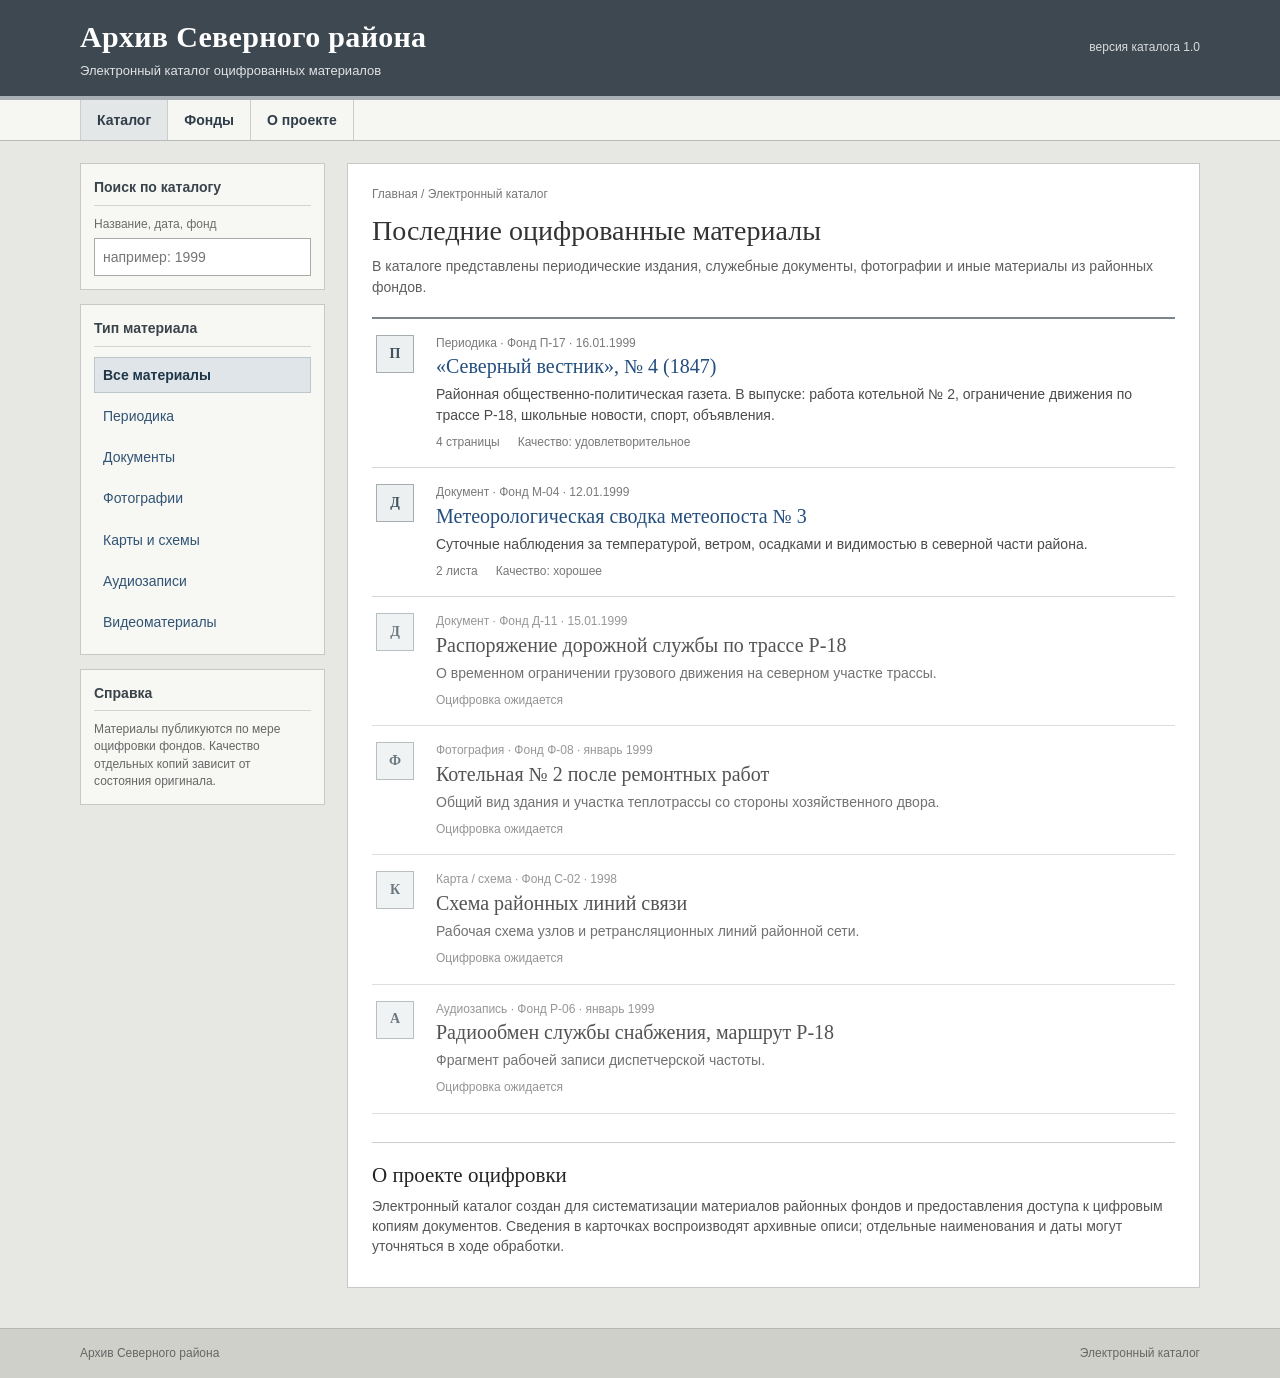
==== index.html @ 19f47270 "Add files via upload" ====
<!doctype html>
<html lang="ru">
<head>
  <meta charset="utf-8">
  <meta name="viewport" content="width=device-width,initial-scale=1">
  <meta name="description" content="Электронный каталог оцифрованных материалов Архива Северного района.">
  <title>Архив Северного района — электронный каталог</title>
  <link rel="stylesheet" href="site.css">
</head>
<body>
  <header class="masthead">
    <div class="shell masthead__inner">
      <div>
        <div class="institution">Архив Северного района</div>
        <div class="subtitle">Электронный каталог оцифрованных материалов</div>
      </div>
      <div class="edition">версия каталога 1.0</div>
    </div>
  </header>

  <nav class="navline">
    <div class="shell navline__inner">
      <a href="index.html" aria-current="page">Каталог</a>
      <a href="#collections">Фонды</a>
      <a href="#about">О проекте</a>
    </div>
  </nav>

  <main class="shell layout">
    <aside class="sidebar">
      <section class="sidebox">
        <h2>Поиск по каталогу</h2>
        <label for="search">Название, дата, фонд</label>
        <input id="search" type="search" placeholder="например: 1999">
      </section>

      <section class="sidebox" id="collections">
        <h2>Тип материала</h2>
        <div class="filters" role="group" aria-label="Фильтр по типу материала">
          <button class="filter active" data-filter="all">Все материалы</button>
          <button class="filter" data-filter="periodical">Периодика</button>
          <button class="filter" data-filter="document">Документы</button>
          <button class="filter" data-filter="photo">Фотографии</button>
          <button class="filter" data-filter="map">Карты и схемы</button>
          <button class="filter" data-filter="audio">Аудиозаписи</button>
          <button class="filter" data-filter="video">Видеоматериалы</button>
        </div>
      </section>

      <section class="sidebox small">
        <h2>Справка</h2>
        <p>Материалы публикуются по мере оцифровки фондов. Качество отдельных копий зависит от состояния оригинала.</p>
      </section>
    </aside>

    <section class="content">
      <div class="crumbs">Главная / Электронный каталог</div>
      <h1>Последние оцифрованные материалы</h1>
      <p class="intro">В каталоге представлены периодические издания, служебные документы, фотографии и иные материалы из районных фондов.</p>

      <div class="catalog" id="catalog">
        <article class="record" data-kind="periodical" data-search="северный вестник 4 1847 16 января 1999 периодика фонд п-17 газета">
          <div class="record__icon">П</div>
          <div class="record__body">
            <div class="record__meta">Периодика · Фонд П-17 · 16.01.1999</div>
            <h2><a href="issue-1999-04.html">«Северный вестник», № 4 (1847)</a></h2>
            <p>Районная общественно-политическая газета. В выпуске: работа котельной № 2, ограничение движения по трассе Р-18, школьные новости, спорт, объявления.</p>
            <div class="record__bottom"><span>4 страницы</span><span>Качество: удовлетворительное</span></div>
          </div>
        </article>

        <article class="record" data-kind="document" data-search="метеорологическая сводка 12 января 1999 метеопост 3 фонд м-04 погода документ">
          <div class="record__icon">Д</div>
          <div class="record__body">
            <div class="record__meta">Документ · Фонд М-04 · 12.01.1999</div>
            <h2><a href="weather-1999-01-12.html">Метеорологическая сводка метеопоста № 3</a></h2>
            <p>Суточные наблюдения за температурой, ветром, осадками и видимостью в северной части района.</p>
            <div class="record__bottom"><span>2 листа</span><span>Качество: хорошее</span></div>
          </div>
        </article>

        <article class="record muted-record" data-kind="document" data-search="дорожная служба р-18 15 января 1999 распоряжение транспорт">
          <div class="record__icon">Д</div>
          <div class="record__body">
            <div class="record__meta">Документ · Фонд Д-11 · 15.01.1999</div>
            <h2>Распоряжение дорожной службы по трассе Р-18</h2>
            <p>О временном ограничении грузового движения на северном участке трассы.</p>
            <div class="record__bottom"><span>Оцифровка ожидается</span></div>
          </div>
        </article>

        <article class="record muted-record" data-kind="photo" data-search="котельная 2 фотография январь 1999 фонд ф-08">
          <div class="record__icon">Ф</div>
          <div class="record__body">
            <div class="record__meta">Фотография · Фонд Ф-08 · январь 1999</div>
            <h2>Котельная № 2 после ремонтных работ</h2>
            <p>Общий вид здания и участка теплотрассы со стороны хозяйственного двора.</p>
            <div class="record__bottom"><span>Оцифровка ожидается</span></div>
          </div>
        </article>

        <article class="record muted-record" data-kind="map" data-search="схема районных линий связи 1998 карта узлы связи">
          <div class="record__icon">К</div>
          <div class="record__body">
            <div class="record__meta">Карта / схема · Фонд С-02 · 1998</div>
            <h2>Схема районных линий связи</h2>
            <p>Рабочая схема узлов и ретрансляционных линий районной сети.</p>
            <div class="record__bottom"><span>Оцифровка ожидается</span></div>
          </div>
        </article>

        <article class="record muted-record" data-kind="audio" data-search="радиообмен служба снабжения р-18 январь 1999 аудио">
          <div class="record__icon">А</div>
          <div class="record__body">
            <div class="record__meta">Аудиозапись · Фонд Р-06 · январь 1999</div>
            <h2>Радиообмен службы снабжения, маршрут Р-18</h2>
            <p>Фрагмент рабочей записи диспетчерской частоты.</p>
            <div class="record__bottom"><span>Оцифровка ожидается</span></div>
          </div>
        </article>
      </div>

      <div class="empty" id="empty" hidden>По заданным условиям ничего не найдено.</div>

      <section class="about" id="about">
        <h2>О проекте оцифровки</h2>
        <p>Электронный каталог создан для систематизации материалов районных фондов и предоставления доступа к цифровым копиям документов. Сведения в карточках воспроизводят архивные описи; отдельные наименования и даты могут уточняться в ходе обработки.</p>
      </section>
    </section>
  </main>

  <footer>
    <div class="shell footer__inner">
      <span>Архив Северного района</span>
      <span>Электронный каталог</span>
    </div>
  </footer>
  <script src="catalog.js"></script>
</body>
</html>
---- site.css ----
:root{
  --ink:#242424;
  --muted:#6c6c6c;
  --line:#c9c9c9;
  --soft:#efefec;
  --paper:#f8f7f1;
  --link:#234e7d;
  --header:#3e4850;
  --max:1120px;
}
*{box-sizing:border-box}
html{background:#d8d8d3;color:var(--ink)}
body{margin:0;font-family:Arial,Helvetica,sans-serif;font-size:14px;line-height:1.45;background:#e7e7e3}
a{color:var(--link)}
.shell{width:min(var(--max),calc(100% - 28px));margin:auto}
.masthead{background:var(--header);color:#fff;border-bottom:4px solid #a9b0b5}
.masthead__inner{min-height:96px;display:flex;align-items:center;justify-content:space-between;gap:24px}
.institution{font-family:Georgia,'Times New Roman',serif;font-size:30px;font-weight:bold;letter-spacing:.01em}
.subtitle{margin-top:4px;color:#dfe3e6;font-size:13px}
.edition{color:#d8dde0;font-size:12px}
.navline{background:#f6f6f3;border-bottom:1px solid #bbb}
.navline__inner{display:flex;gap:0}
.navline a{padding:10px 16px;text-decoration:none;border-right:1px solid #ccc;color:#2f3d48;font-weight:bold}
.navline a:first-child{border-left:1px solid #ccc}
.navline a:hover,.navline a[aria-current=page]{background:#e4e7e8}
.layout{display:grid;grid-template-columns:245px 1fr;gap:22px;padding:22px 0 40px}
.sidebar{min-width:0}
.sidebox{background:#f7f7f4;border:1px solid #c8c8c4;margin-bottom:14px;padding:13px}
.sidebox h2{font-size:14px;margin:0 0 10px;padding-bottom:7px;border-bottom:1px solid #d3d3cf;color:#39434a}
.sidebox label{display:block;font-size:12px;color:var(--muted);margin-bottom:5px}
.sidebox input{width:100%;padding:8px;border:1px solid #aaa;background:#fff;font:inherit}
.sidebox.small p{margin:0;color:#666;font-size:12px}
.filters{display:grid;gap:5px}
.filter{text-align:left;padding:7px 8px;border:1px solid transparent;background:transparent;color:#315474;cursor:pointer;font:inherit}
.filter:hover{background:#eceeea}
.filter.active{background:#dfe5e8;border-color:#bcc6cc;color:#1f3649;font-weight:bold}
.content{background:#fff;border:1px solid #c8c8c4;padding:22px 24px 30px;min-width:0}
.crumbs{font-size:12px;color:#777;margin-bottom:10px}
h1{font:normal 28px/1.2 Georgia,'Times New Roman',serif;margin:0 0 9px;color:#333}
.intro{margin:0 0 20px;color:#5f5f5f}
.catalog{border-top:2px solid #7b858b}
.record{display:grid;grid-template-columns:46px 1fr;gap:14px;padding:16px 4px;border-bottom:1px solid #d5d5d1}
.record__icon{width:38px;height:38px;border:1px solid #a6adb0;background:#edf0f1;color:#44545f;display:grid;place-items:center;font-weight:bold;font-family:Georgia,serif}
.record__meta{color:#7a7a7a;font-size:12px;margin-bottom:2px}
.record h2{font:normal 20px/1.25 Georgia,'Times New Roman',serif;margin:2px 0 5px}
.record h2 a{text-decoration:none}
.record h2 a:hover{text-decoration:underline}
.record p{margin:0 0 9px;color:#4b4b4b}
.record__bottom{display:flex;flex-wrap:wrap;gap:18px;color:#777;font-size:12px}
.muted-record{opacity:.78}
.empty{padding:28px;text-align:center;color:#777}
.about{margin-top:28px;padding-top:20px;border-top:1px solid #ccc}
.about h2{font:normal 21px/1.2 Georgia,'Times New Roman',serif;margin:0 0 8px}
.about p{margin:0;color:#555}
footer{background:#d0d0cb;border-top:1px solid #b7b7b2;color:#666}
.footer__inner{padding:16px 0;display:flex;justify-content:space-between;gap:20px;font-size:12px}
@media(max-width:760px){
  .masthead__inner{min-height:82px}.institution{font-size:24px}.edition{display:none}
  .layout{grid-template-columns:1fr;padding-top:14px}.sidebar{order:2}.content{order:1;padding:18px}
  .filters{grid-template-columns:repeat(2,minmax(0,1fr))}.navline__inner{overflow:auto}.navline a{white-space:nowrap}
}
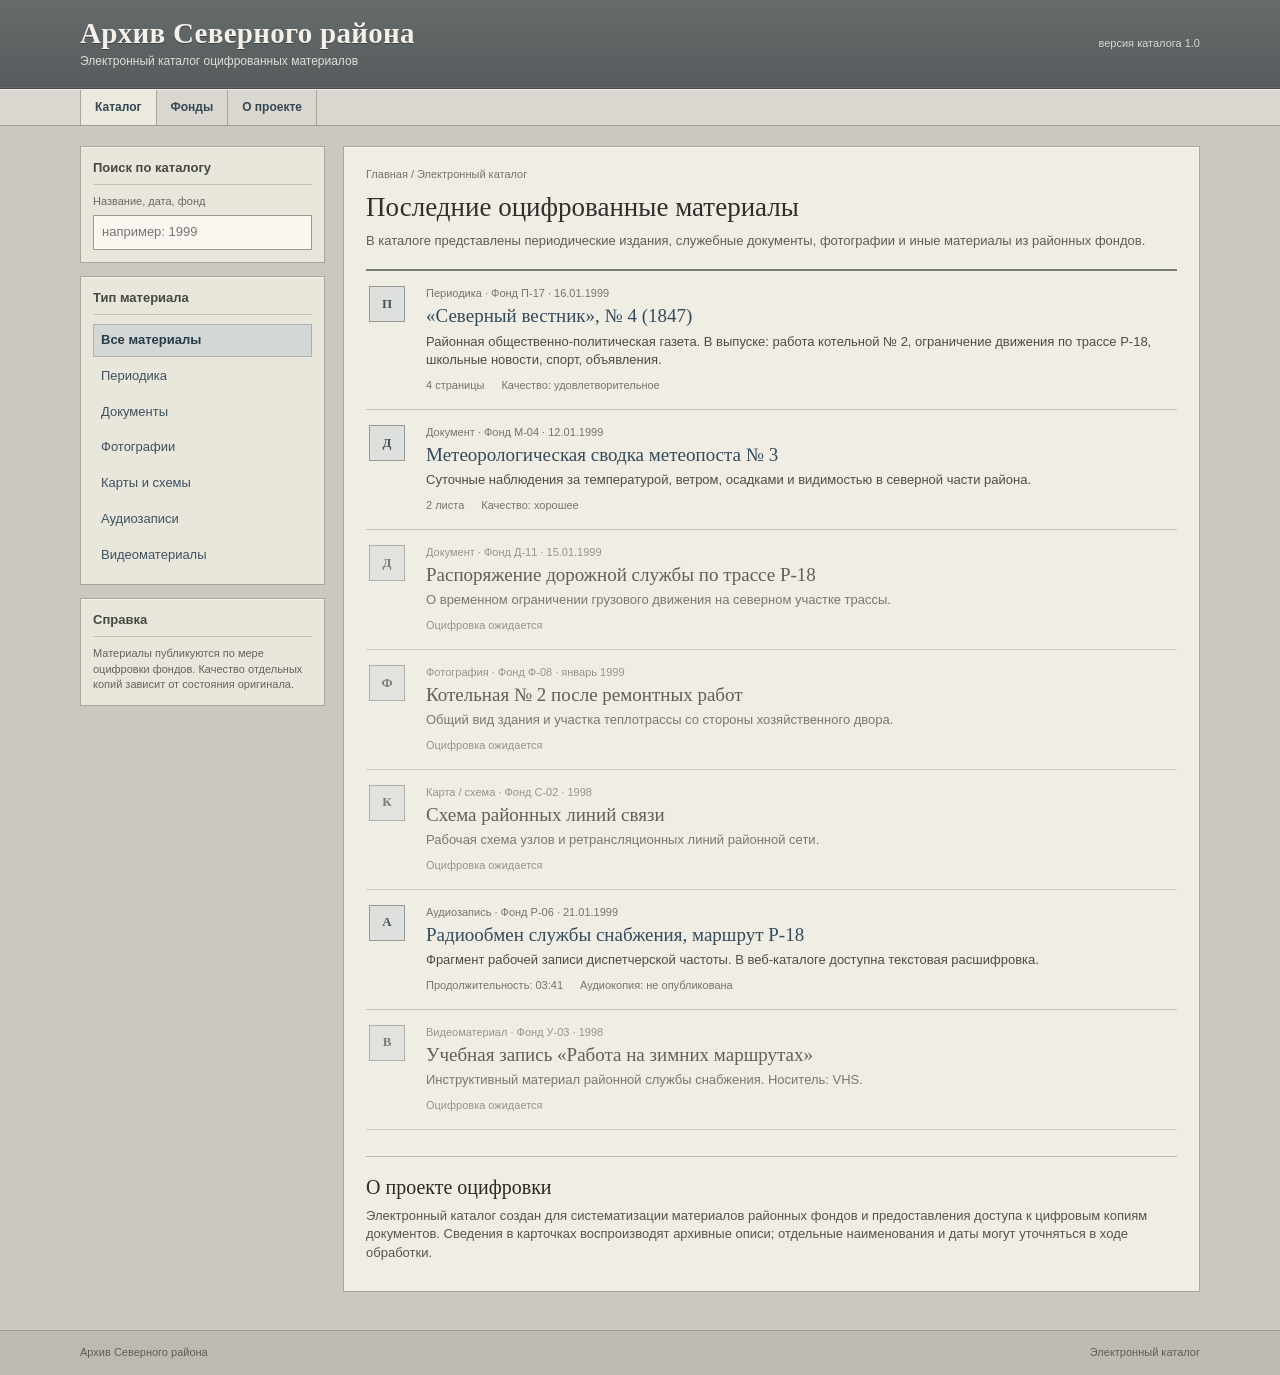
==== commit c96f7840: "Add files via upload" ====
--- a/index.html
+++ b/index.html
@@ -109,12 +109,22 @@
           </div>
         </article>
 
-        <article class="record muted-record" data-kind="audio" data-search="радиообмен служба снабжения р-18 январь 1999 аудио">
+        <article class="record" data-kind="audio" data-search="радиообмен служба снабжения р-18 21 января 1999 аудио расшифровка">
           <div class="record__icon">А</div>
           <div class="record__body">
-            <div class="record__meta">Аудиозапись · Фонд Р-06 · январь 1999</div>
-            <h2>Радиообмен службы снабжения, маршрут Р-18</h2>
-            <p>Фрагмент рабочей записи диспетчерской частоты.</p>
+            <div class="record__meta">Аудиозапись · Фонд Р-06 · 21.01.1999</div>
+            <h2><a href="radio-r18-1999-01-21.html">Радиообмен службы снабжения, маршрут Р-18</a></h2>
+            <p>Фрагмент рабочей записи диспетчерской частоты. В веб-каталоге доступна текстовая расшифровка.</p>
+            <div class="record__bottom"><span>Продолжительность: 03:41</span><span>Аудиокопия: не опубликована</span></div>
+          </div>
+        </article>
+
+        <article class="record muted-record" data-kind="video" data-search="учебная видеозапись зимние маршруты водитель видимость vhs 1998 видео">
+          <div class="record__icon">В</div>
+          <div class="record__body">
+            <div class="record__meta">Видеоматериал · Фонд У-03 · 1998</div>
+            <h2>Учебная запись «Работа на зимних маршрутах»</h2>
+            <p>Инструктивный материал районной службы снабжения. Носитель: VHS.</p>
             <div class="record__bottom"><span>Оцифровка ожидается</span></div>
           </div>
         </article>
--- a/site.css
+++ b/site.css
@@ -1,61 +1,196 @@
 :root{
-  --ink:#242424;
-  --muted:#6c6c6c;
-  --line:#c9c9c9;
-  --soft:#efefec;
-  --paper:#f8f7f1;
-  --link:#234e7d;
-  --header:#3e4850;
+  --ink:#2b2a26;
+  --muted:#6b6962;
+  --line:#aaa69c;
+  --line-dark:#807c73;
+  --site-bg:#cac8c1;
+  --site-bg-2:#ddd9cf;
+  --panel:#e9e6dc;
+  --panel-2:#f0ede4;
+  --link:#334b5c;
+  --header:#666b6b;
+  --header-2:#565c5d;
   --max:1120px;
 }
 *{box-sizing:border-box}
-html{background:#d8d8d3;color:var(--ink)}
-body{margin:0;font-family:Arial,Helvetica,sans-serif;font-size:14px;line-height:1.45;background:#e7e7e3}
+html{background:var(--site-bg);color:var(--ink)}
+body{
+  margin:0;
+  font-family:Tahoma,Arial,sans-serif;
+  font-size:13px;
+  line-height:1.45;
+  color:var(--ink);
+  background:
+    linear-gradient(rgba(255,255,255,.10),rgba(255,255,255,0) 160px),
+    var(--site-bg);
+}
 a{color:var(--link)}
-.shell{width:min(var(--max),calc(100% - 28px));margin:auto}
-.masthead{background:var(--header);color:#fff;border-bottom:4px solid #a9b0b5}
-.masthead__inner{min-height:96px;display:flex;align-items:center;justify-content:space-between;gap:24px}
-.institution{font-family:Georgia,'Times New Roman',serif;font-size:30px;font-weight:bold;letter-spacing:.01em}
-.subtitle{margin-top:4px;color:#dfe3e6;font-size:13px}
-.edition{color:#d8dde0;font-size:12px}
-.navline{background:#f6f6f3;border-bottom:1px solid #bbb}
+.shell{width:min(var(--max),calc(100% - 26px));margin:auto}
+
+.masthead{
+  background:linear-gradient(var(--header),var(--header-2));
+  color:#f3f1e9;
+  border-bottom:1px solid #484d4e;
+  box-shadow:inset 0 -1px rgba(255,255,255,.08);
+}
+.masthead__inner{
+  min-height:88px;
+  display:flex;
+  align-items:center;
+  justify-content:space-between;
+  gap:24px
+}
+.institution{
+  font-family:"Times New Roman",Times,serif;
+  font-size:29px;
+  line-height:1.05;
+  font-weight:bold;
+  letter-spacing:.01em;
+  text-shadow:0 1px rgba(0,0,0,.35)
+}
+.subtitle{margin-top:5px;color:#deddd7;font-size:12px}
+.edition{color:#d6d6d1;font-size:11px}
+
+.navline{
+  background:#d9d7d0;
+  border-top:1px solid #efede7;
+  border-bottom:1px solid #9e9b93
+}
 .navline__inner{display:flex;gap:0}
-.navline a{padding:10px 16px;text-decoration:none;border-right:1px solid #ccc;color:#2f3d48;font-weight:bold}
-.navline a:first-child{border-left:1px solid #ccc}
-.navline a:hover,.navline a[aria-current=page]{background:#e4e7e8}
-.layout{display:grid;grid-template-columns:245px 1fr;gap:22px;padding:22px 0 40px}
+.navline a{
+  padding:9px 14px;
+  text-decoration:none;
+  border-right:1px solid #aaa69d;
+  color:#344752;
+  font-weight:bold;
+  font-size:12px
+}
+.navline a:first-child{border-left:1px solid #aaa69d}
+.navline a:hover,.navline a[aria-current=page]{background:#ece9df}
+
+.layout{display:grid;grid-template-columns:245px 1fr;gap:18px;padding:20px 0 38px}
 .sidebar{min-width:0}
-.sidebox{background:#f7f7f4;border:1px solid #c8c8c4;margin-bottom:14px;padding:13px}
-.sidebox h2{font-size:14px;margin:0 0 10px;padding-bottom:7px;border-bottom:1px solid #d3d3cf;color:#39434a}
-.sidebox label{display:block;font-size:12px;color:var(--muted);margin-bottom:5px}
-.sidebox input{width:100%;padding:8px;border:1px solid #aaa;background:#fff;font:inherit}
-.sidebox.small p{margin:0;color:#666;font-size:12px}
-.filters{display:grid;gap:5px}
-.filter{text-align:left;padding:7px 8px;border:1px solid transparent;background:transparent;color:#315474;cursor:pointer;font:inherit}
-.filter:hover{background:#eceeea}
-.filter.active{background:#dfe5e8;border-color:#bcc6cc;color:#1f3649;font-weight:bold}
-.content{background:#fff;border:1px solid #c8c8c4;padding:22px 24px 30px;min-width:0}
-.crumbs{font-size:12px;color:#777;margin-bottom:10px}
-h1{font:normal 28px/1.2 Georgia,'Times New Roman',serif;margin:0 0 9px;color:#333}
-.intro{margin:0 0 20px;color:#5f5f5f}
-.catalog{border-top:2px solid #7b858b}
-.record{display:grid;grid-template-columns:46px 1fr;gap:14px;padding:16px 4px;border-bottom:1px solid #d5d5d1}
-.record__icon{width:38px;height:38px;border:1px solid #a6adb0;background:#edf0f1;color:#44545f;display:grid;place-items:center;font-weight:bold;font-family:Georgia,serif}
-.record__meta{color:#7a7a7a;font-size:12px;margin-bottom:2px}
-.record h2{font:normal 20px/1.25 Georgia,'Times New Roman',serif;margin:2px 0 5px}
+.sidebox{
+  background:var(--panel);
+  border:1px solid var(--line);
+  margin-bottom:13px;
+  padding:12px;
+  box-shadow:inset 0 1px rgba(255,255,255,.55)
+}
+.sidebox h2{
+  font-size:13px;
+  margin:0 0 9px;
+  padding-bottom:6px;
+  border-bottom:1px solid #c5c1b6;
+  color:#464943
+}
+.sidebox label{display:block;font-size:11px;color:var(--muted);margin-bottom:5px}
+.sidebox input{
+  width:100%;
+  padding:7px 8px;
+  border:1px solid #9b988f;
+  background:#faf8f1;
+  color:#2a2926;
+  font:inherit
+}
+.sidebox.small p{margin:0;color:#67645d;font-size:11px}
+.filters{display:grid;gap:3px}
+.filter{
+  text-align:left;
+  padding:6px 7px;
+  border:1px solid transparent;
+  background:transparent;
+  color:#3e5360;
+  cursor:pointer;
+  font:inherit
+}
+.filter:hover{background:#dddcd4}
+.filter.active{
+  background:#d3d7d6;
+  border-color:#aab1b1;
+  color:#273b47;
+  font-weight:bold
+}
+
+.content{
+  background:var(--panel-2);
+  border:1px solid var(--line);
+  padding:20px 22px 28px;
+  min-width:0;
+  box-shadow:inset 0 1px rgba(255,255,255,.6)
+}
+.crumbs{font-size:11px;color:#77736c;margin-bottom:9px}
+h1{
+  font:normal 27px/1.16 "Times New Roman",Times,serif;
+  margin:0 0 8px;
+  color:#302f2c
+}
+.intro{margin:0 0 19px;color:#5f5d57}
+.catalog{border-top:2px solid #777c7b}
+.record{
+  display:grid;
+  grid-template-columns:44px 1fr;
+  gap:13px;
+  padding:15px 3px;
+  border-bottom:1px solid #c8c4b9
+}
+.record__icon{
+  width:36px;height:36px;
+  border:1px solid #949995;
+  background:#dde0dc;
+  color:#4a5654;
+  display:grid;place-items:center;
+  font-weight:bold;
+  font-family:"Times New Roman",serif
+}
+.record__meta{color:#77746d;font-size:11px;margin-bottom:2px}
+.record h2{
+  font:normal 19px/1.22 "Times New Roman",Times,serif;
+  margin:2px 0 5px
+}
 .record h2 a{text-decoration:none}
 .record h2 a:hover{text-decoration:underline}
-.record p{margin:0 0 9px;color:#4b4b4b}
-.record__bottom{display:flex;flex-wrap:wrap;gap:18px;color:#777;font-size:12px}
-.muted-record{opacity:.78}
-.empty{padding:28px;text-align:center;color:#777}
-.about{margin-top:28px;padding-top:20px;border-top:1px solid #ccc}
-.about h2{font:normal 21px/1.2 Georgia,'Times New Roman',serif;margin:0 0 8px}
-.about p{margin:0;color:#555}
-footer{background:#d0d0cb;border-top:1px solid #b7b7b2;color:#666}
-.footer__inner{padding:16px 0;display:flex;justify-content:space-between;gap:20px;font-size:12px}
+.record p{margin:0 0 8px;color:#4e4c47}
+.record__bottom{display:flex;flex-wrap:wrap;gap:17px;color:#77746d;font-size:11px}
+.muted-record{opacity:.72}
+.empty{padding:26px;text-align:center;color:#77736c}
+.about{margin-top:26px;padding-top:18px;border-top:1px solid #bbb7ad}
+.about h2{font:normal 20px/1.2 "Times New Roman",Times,serif;margin:0 0 8px}
+.about p{margin:0;color:#57554f}
+
+.item-layout{padding:20px 0 40px}
+.item-card,.viewer,.doc-view{
+  background:var(--panel-2);
+  border:1px solid var(--line);
+  padding:18px;
+  margin-bottom:16px;
+  box-shadow:inset 0 1px rgba(255,255,255,.6)
+}
+.meta-table{border-collapse:collapse;width:100%;max-width:780px;margin-top:14px}
+.meta-table th,.meta-table td{
+  border-top:1px solid #c8c4ba;
+  padding:6px 8px;
+  text-align:left;
+  vertical-align:top
+}
+.meta-table th{
+  width:210px;
+  color:#66635d;
+  font-weight:normal;
+  background:#dfdcd2
+}
+
+footer{background:#bcbab3;border-top:1px solid #9e9b93;color:#5f5d57}
+.footer__inner{padding:14px 0;display:flex;justify-content:space-between;gap:20px;font-size:11px}
+
 @media(max-width:760px){
-  .masthead__inner{min-height:82px}.institution{font-size:24px}.edition{display:none}
-  .layout{grid-template-columns:1fr;padding-top:14px}.sidebar{order:2}.content{order:1;padding:18px}
-  .filters{grid-template-columns:repeat(2,minmax(0,1fr))}.navline__inner{overflow:auto}.navline a{white-space:nowrap}
+  .masthead__inner{min-height:76px}
+  .institution{font-size:23px}
+  .edition{display:none}
+  .layout{grid-template-columns:1fr;padding-top:13px}
+  .sidebar{order:2}
+  .content{order:1;padding:16px}
+  .filters{grid-template-columns:repeat(2,minmax(0,1fr))}
+  .navline__inner{overflow:auto}
+  .navline a{white-space:nowrap}
 }
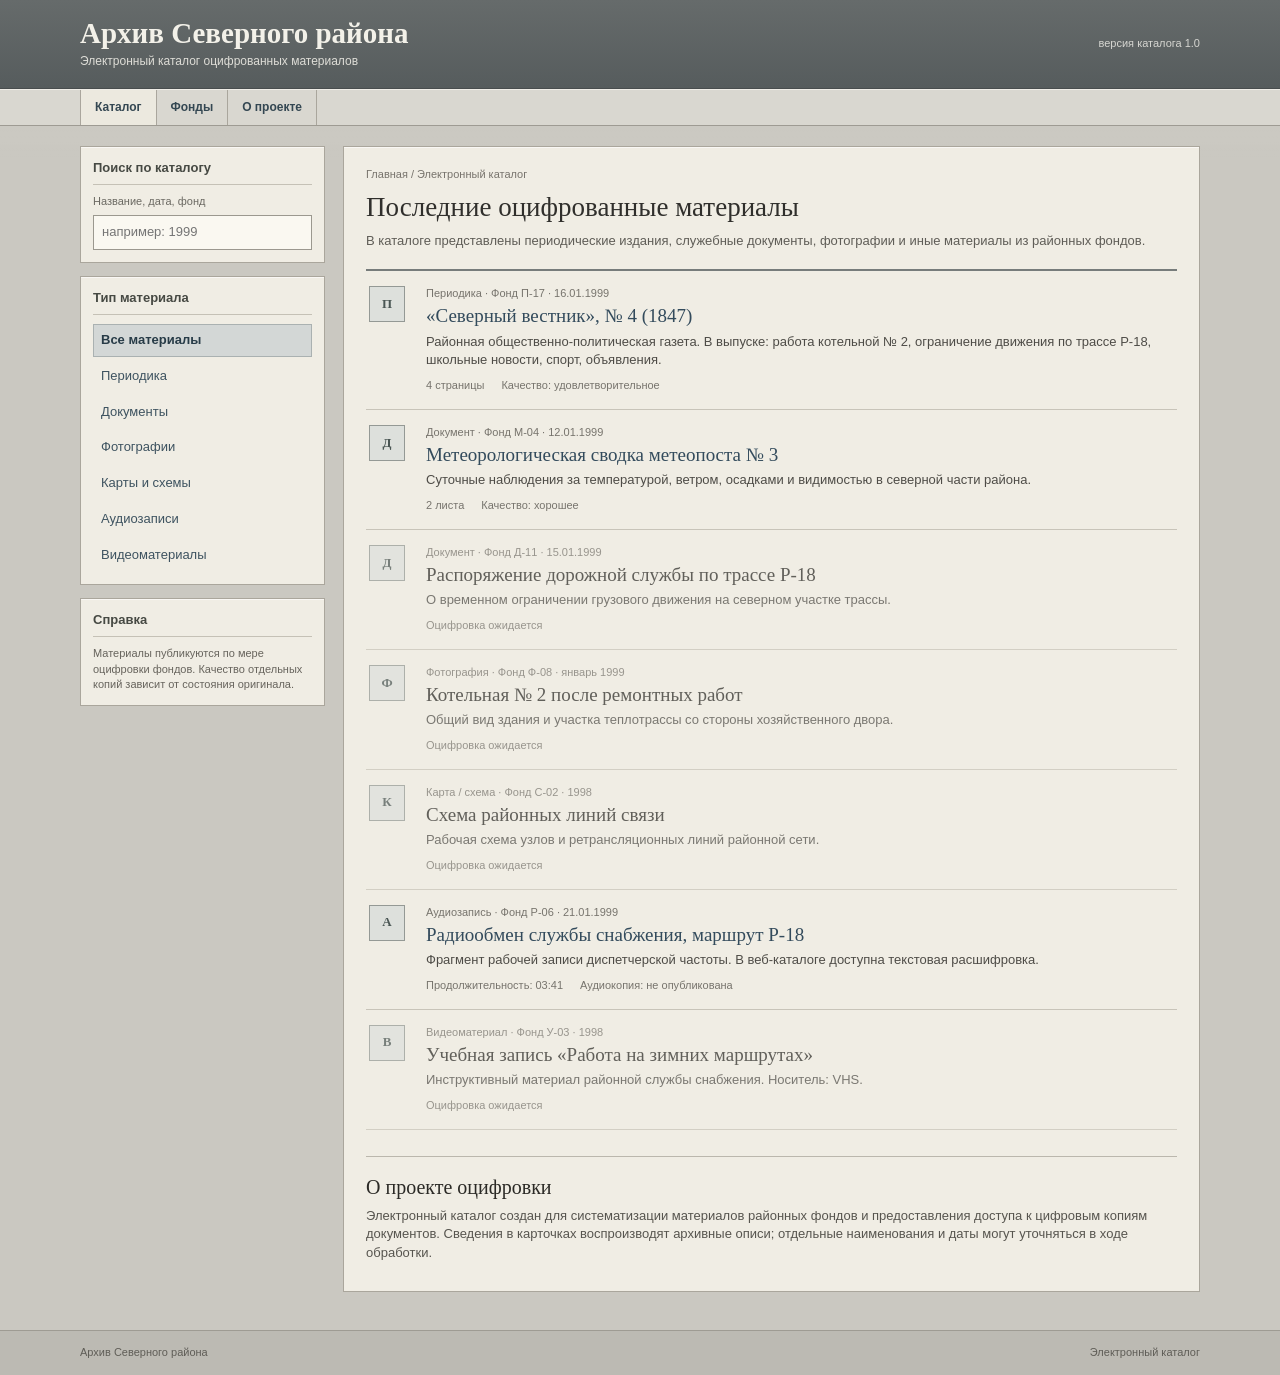
==== commit f0d2a54d: "Add files via upload" ====
--- a/index.html
+++ b/index.html
@@ -1,6 +1,8 @@
 <!doctype html>
 <html lang="ru">
 <head>
+  <meta name="color-scheme" content="light">
+  <meta name="darkreader-lock">
   <meta charset="utf-8">
   <meta name="viewport" content="width=device-width,initial-scale=1">
   <meta name="description" content="Электронный каталог оцифрованных материалов Архива Северного района.">
--- a/site.css
+++ b/site.css
@@ -1,155 +1,49 @@
+
 :root{
-  --ink:#2b2a26;
-  --muted:#6b6962;
-  --line:#aaa69c;
-  --line-dark:#807c73;
-  --site-bg:#cac8c1;
-  --site-bg-2:#ddd9cf;
-  --panel:#e9e6dc;
-  --panel-2:#f0ede4;
-  --link:#334b5c;
-  --header:#666b6b;
-  --header-2:#565c5d;
+  --ink:#2b2a26; --muted:#6b6962; --line:#aaa69c; --site-bg:#cac8c1;
+  --panel:#e8e4da; --panel-2:#f0ede4; --link:#334b5c; --header:#666b6b; --header-2:#565c5d;
   --max:1120px;
 }
 *{box-sizing:border-box}
-html{background:var(--site-bg);color:var(--ink)}
+html{color-scheme:light;background:var(--site-bg);color:var(--ink)}
 body{
-  margin:0;
-  font-family:Tahoma,Arial,sans-serif;
-  font-size:13px;
-  line-height:1.45;
-  color:var(--ink);
-  background:
-    linear-gradient(rgba(255,255,255,.10),rgba(255,255,255,0) 160px),
-    var(--site-bg);
+  margin:0; color:var(--ink);
+  font:13px/1.45 Tahoma,Arial,sans-serif;
+  background:linear-gradient(rgba(255,255,255,.10),rgba(255,255,255,0) 160px),var(--site-bg);
 }
 a{color:var(--link)}
 .shell{width:min(var(--max),calc(100% - 26px));margin:auto}
-
-.masthead{
-  background:linear-gradient(var(--header),var(--header-2));
-  color:#f3f1e9;
-  border-bottom:1px solid #484d4e;
-  box-shadow:inset 0 -1px rgba(255,255,255,.08);
-}
-.masthead__inner{
-  min-height:88px;
-  display:flex;
-  align-items:center;
-  justify-content:space-between;
-  gap:24px
-}
-.institution{
-  font-family:"Times New Roman",Times,serif;
-  font-size:29px;
-  line-height:1.05;
-  font-weight:bold;
-  letter-spacing:.01em;
-  text-shadow:0 1px rgba(0,0,0,.35)
-}
+.masthead{background:linear-gradient(var(--header),var(--header-2));color:#f3f1e9;border-bottom:1px solid #484d4e}
+.masthead__inner{min-height:88px;display:flex;align-items:center;justify-content:space-between;gap:24px}
+.institution{font:700 29px/1.05 "Times New Roman",Times,serif}
 .subtitle{margin-top:5px;color:#deddd7;font-size:12px}
 .edition{color:#d6d6d1;font-size:11px}
-
-.navline{
-  background:#d9d7d0;
-  border-top:1px solid #efede7;
-  border-bottom:1px solid #9e9b93
-}
+.navline{background:#d9d7d0;border-top:1px solid #efede7;border-bottom:1px solid #9e9b93}
 .navline__inner{display:flex;gap:0}
-.navline a{
-  padding:9px 14px;
-  text-decoration:none;
-  border-right:1px solid #aaa69d;
-  color:#344752;
-  font-weight:bold;
-  font-size:12px
-}
+.navline a{padding:9px 14px;text-decoration:none;border-right:1px solid #aaa69d;color:#344752;font-weight:700;font-size:12px}
 .navline a:first-child{border-left:1px solid #aaa69d}
 .navline a:hover,.navline a[aria-current=page]{background:#ece9df}
-
 .layout{display:grid;grid-template-columns:245px 1fr;gap:18px;padding:20px 0 38px}
-.sidebar{min-width:0}
-.sidebox{
-  background:var(--panel);
-  border:1px solid var(--line);
-  margin-bottom:13px;
-  padding:12px;
-  box-shadow:inset 0 1px rgba(255,255,255,.55)
-}
-.sidebox h2{
-  font-size:13px;
-  margin:0 0 9px;
-  padding-bottom:6px;
-  border-bottom:1px solid #c5c1b6;
-  color:#464943
-}
+.sidebox,.content,.item-card,.viewer,.doc-view{background:var(--panel-2);border:1px solid var(--line);box-shadow:inset 0 1px rgba(255,255,255,.6)}
+.sidebox{padding:12px;margin-bottom:13px}
+.sidebox h2{font-size:13px;margin:0 0 9px;padding-bottom:6px;border-bottom:1px solid #c5c1b6;color:#464943}
 .sidebox label{display:block;font-size:11px;color:var(--muted);margin-bottom:5px}
-.sidebox input{
-  width:100%;
-  padding:7px 8px;
-  border:1px solid #9b988f;
-  background:#faf8f1;
-  color:#2a2926;
-  font:inherit
-}
+.sidebox input{width:100%;padding:7px 8px;border:1px solid #9b988f;background:#faf8f1;color:#2a2926;font:inherit}
 .sidebox.small p{margin:0;color:#67645d;font-size:11px}
 .filters{display:grid;gap:3px}
-.filter{
-  text-align:left;
-  padding:6px 7px;
-  border:1px solid transparent;
-  background:transparent;
-  color:#3e5360;
-  cursor:pointer;
-  font:inherit
-}
+.filter{text-align:left;padding:6px 7px;border:1px solid transparent;background:transparent;color:#3e5360;cursor:pointer;font:inherit}
 .filter:hover{background:#dddcd4}
-.filter.active{
-  background:#d3d7d6;
-  border-color:#aab1b1;
-  color:#273b47;
-  font-weight:bold
-}
-
-.content{
-  background:var(--panel-2);
-  border:1px solid var(--line);
-  padding:20px 22px 28px;
-  min-width:0;
-  box-shadow:inset 0 1px rgba(255,255,255,.6)
-}
+.filter.active{background:#d3d7d6;border-color:#aab1b1;color:#273b47;font-weight:700}
+.content{padding:20px 22px 28px;min-width:0}
 .crumbs{font-size:11px;color:#77736c;margin-bottom:9px}
-h1{
-  font:normal 27px/1.16 "Times New Roman",Times,serif;
-  margin:0 0 8px;
-  color:#302f2c
-}
+h1{font:normal 27px/1.16 "Times New Roman",Times,serif;margin:0 0 8px;color:#302f2c}
 .intro{margin:0 0 19px;color:#5f5d57}
 .catalog{border-top:2px solid #777c7b}
-.record{
-  display:grid;
-  grid-template-columns:44px 1fr;
-  gap:13px;
-  padding:15px 3px;
-  border-bottom:1px solid #c8c4b9
-}
-.record__icon{
-  width:36px;height:36px;
-  border:1px solid #949995;
-  background:#dde0dc;
-  color:#4a5654;
-  display:grid;place-items:center;
-  font-weight:bold;
-  font-family:"Times New Roman",serif
-}
+.record{display:grid;grid-template-columns:44px 1fr;gap:13px;padding:15px 3px;border-bottom:1px solid #c8c4b9}
+.record__icon{width:36px;height:36px;border:1px solid #949995;background:#dde0dc;color:#4a5654;display:grid;place-items:center;font-weight:700;font-family:"Times New Roman",serif}
 .record__meta{color:#77746d;font-size:11px;margin-bottom:2px}
-.record h2{
-  font:normal 19px/1.22 "Times New Roman",Times,serif;
-  margin:2px 0 5px
-}
-.record h2 a{text-decoration:none}
-.record h2 a:hover{text-decoration:underline}
+.record h2{font:normal 19px/1.22 "Times New Roman",Times,serif;margin:2px 0 5px}
+.record h2 a{text-decoration:none}.record h2 a:hover{text-decoration:underline}
 .record p{margin:0 0 8px;color:#4e4c47}
 .record__bottom{display:flex;flex-wrap:wrap;gap:17px;color:#77746d;font-size:11px}
 .muted-record{opacity:.72}
@@ -157,40 +51,16 @@
 .about{margin-top:26px;padding-top:18px;border-top:1px solid #bbb7ad}
 .about h2{font:normal 20px/1.2 "Times New Roman",Times,serif;margin:0 0 8px}
 .about p{margin:0;color:#57554f}
-
 .item-layout{padding:20px 0 40px}
-.item-card,.viewer,.doc-view{
-  background:var(--panel-2);
-  border:1px solid var(--line);
-  padding:18px;
-  margin-bottom:16px;
-  box-shadow:inset 0 1px rgba(255,255,255,.6)
-}
+.item-card,.viewer,.doc-view{padding:18px;margin-bottom:16px}
 .meta-table{border-collapse:collapse;width:100%;max-width:780px;margin-top:14px}
-.meta-table th,.meta-table td{
-  border-top:1px solid #c8c4ba;
-  padding:6px 8px;
-  text-align:left;
-  vertical-align:top
-}
-.meta-table th{
-  width:210px;
-  color:#66635d;
-  font-weight:normal;
-  background:#dfdcd2
-}
-
+.meta-table th,.meta-table td{border-top:1px solid #c8c4ba;padding:6px 8px;text-align:left;vertical-align:top}
+.meta-table th{width:210px;color:#66635d;font-weight:400;background:#dfdcd2}
 footer{background:#bcbab3;border-top:1px solid #9e9b93;color:#5f5d57}
 .footer__inner{padding:14px 0;display:flex;justify-content:space-between;gap:20px;font-size:11px}
-
 @media(max-width:760px){
-  .masthead__inner{min-height:76px}
-  .institution{font-size:23px}
-  .edition{display:none}
-  .layout{grid-template-columns:1fr;padding-top:13px}
-  .sidebar{order:2}
-  .content{order:1;padding:16px}
+  .masthead__inner{min-height:76px}.institution{font-size:23px}.edition{display:none}
+  .layout{grid-template-columns:1fr;padding-top:13px}.sidebar{order:2}.content{order:1;padding:16px}
   .filters{grid-template-columns:repeat(2,minmax(0,1fr))}
-  .navline__inner{overflow:auto}
-  .navline a{white-space:nowrap}
+  .navline__inner{overflow:auto}.navline a{white-space:nowrap}
 }
